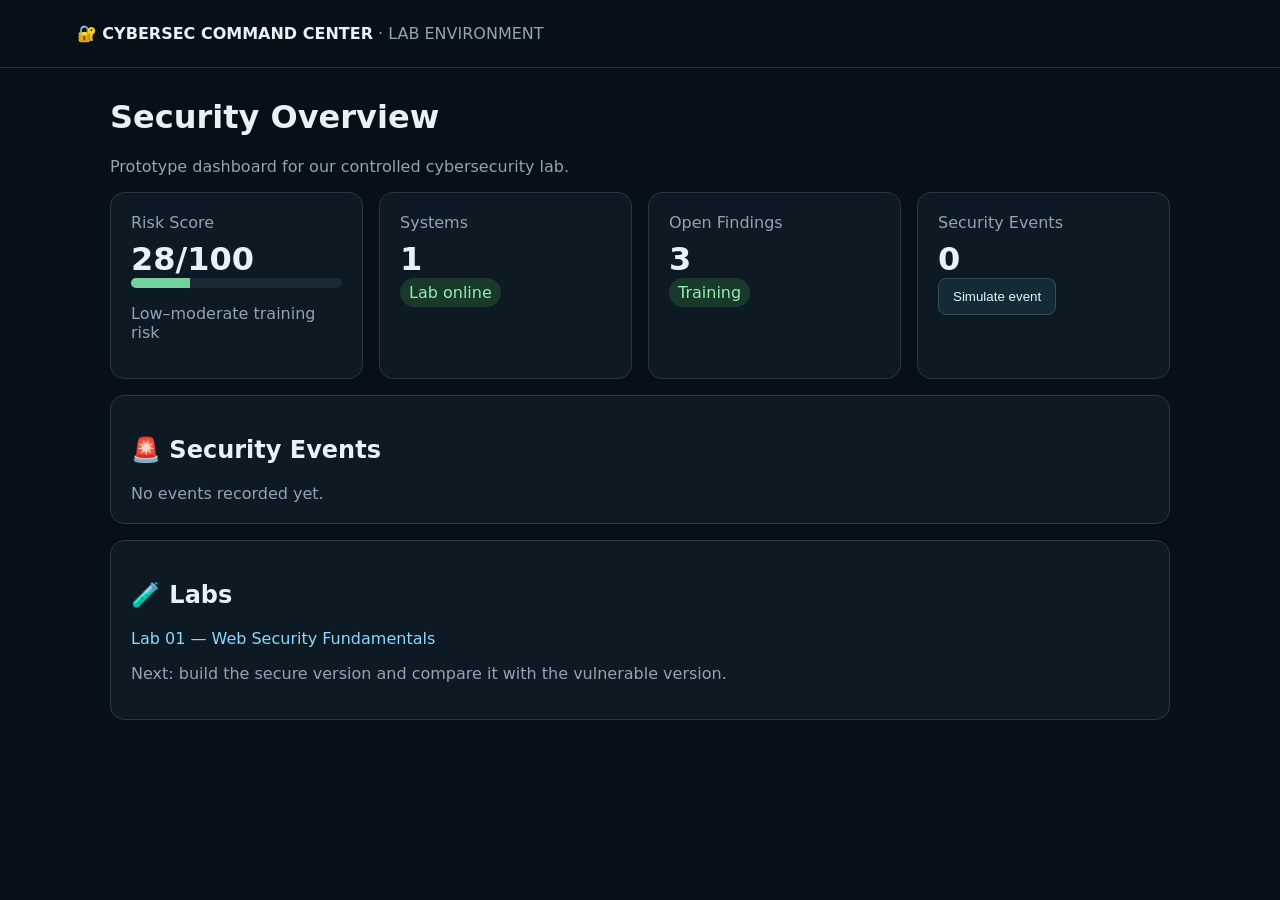
==== cyber-lab/dashboard.html @ 6c9d8b27 "Build cybersecurity dashboard prototype" ====
<!doctype html>
<html lang="en">
<head>
<meta charset="utf-8"><meta name="viewport" content="width=device-width,initial-scale=1">
<title>CyberSec Command Center</title>
<style>
*{box-sizing:border-box}body{margin:0;font-family:system-ui;background:#071018;color:#e8f1f7}header{padding:24px 6%;border-bottom:1px solid #20303a}main{max-width:1100px;margin:30px auto;padding:0 20px}.grid{display:grid;grid-template-columns:repeat(auto-fit,minmax(210px,1fr));gap:16px}.card{background:#0d1a23;border:1px solid #243742;border-radius:14px;padding:20px}.value{font-size:32px;font-weight:700;margin-top:8px}.status{display:inline-block;padding:5px 9px;border-radius:999px;background:#193a2b;color:#8ff0b0}.alert{border-left:4px solid #e5b84b}.muted{color:#91a4af}a{color:#8ed8ff;text-decoration:none}.bar{height:10px;background:#182a33;border-radius:20px;overflow:hidden}.bar span{display:block;width:28%;height:100%;background:#75d0a0}button{background:#142a35;color:#dff6ff;border:1px solid #31505e;border-radius:8px;padding:10px 14px;cursor:pointer}
</style></head>
<body>
<header><strong>🔐 CYBERSEC COMMAND CENTER</strong><span class="muted"> · LAB ENVIRONMENT</span></header>
<main>
<h1>Security Overview</h1><p class="muted">Prototype dashboard for our controlled cybersecurity lab.</p>
<div class="grid">
<div class="card"><div class="muted">Risk Score</div><div class="value">28/100</div><div class="bar"><span></span></div><p class="muted">Low–moderate training risk</p></div>
<div class="card"><div class="muted">Systems</div><div class="value">1</div><span class="status">Lab online</span></div>
<div class="card"><div class="muted">Open Findings</div><div class="value">3</div><span class="status">Training</span></div>
<div class="card"><div class="muted">Security Events</div><div class="value" id="events">0</div><button onclick="addEvent()">Simulate event</button></div>
</div>
<div class="card" style="margin-top:16px"><h2>🚨 Security Events</h2><div id="log" class="muted">No events recorded yet.</div></div>
<div class="card" style="margin-top:16px"><h2>🧪 Labs</h2><p><a href="index.html">Lab 01 — Web Security Fundamentals</a></p><p class="muted">Next: build the secure version and compare it with the vulnerable version.</p></div>
</main>
<script>let count=0;function addEvent(){count++;document.getElementById('events').textContent=count;document.getElementById('log').innerHTML='<strong>SIMULATED_EVENT_'+String(count).padStart(3,'0')+'</strong> — Test security event generated locally.';}</script>
</body></html>
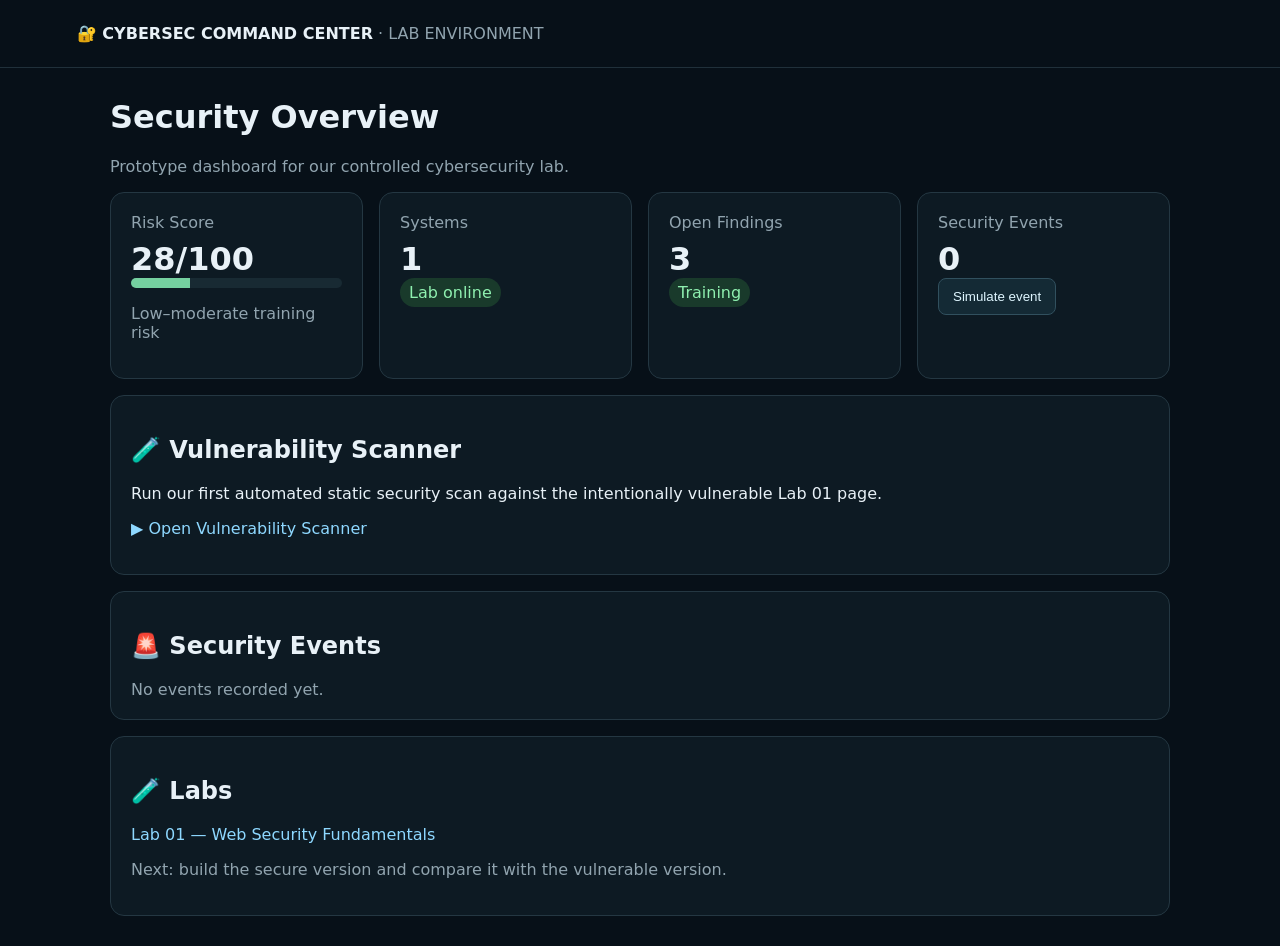
==== commit 71a9c361: "Link command center to vulnerability scanner" ====
--- a/cyber-lab/dashboard.html
+++ b/cyber-lab/dashboard.html
@@ -1,23 +1,2 @@
 <!doctype html>
-<html lang="en">
-<head>
-<meta charset="utf-8"><meta name="viewport" content="width=device-width,initial-scale=1">
-<title>CyberSec Command Center</title>
-<style>
-*{box-sizing:border-box}body{margin:0;font-family:system-ui;background:#071018;color:#e8f1f7}header{padding:24px 6%;border-bottom:1px solid #20303a}main{max-width:1100px;margin:30px auto;padding:0 20px}.grid{display:grid;grid-template-columns:repeat(auto-fit,minmax(210px,1fr));gap:16px}.card{background:#0d1a23;border:1px solid #243742;border-radius:14px;padding:20px}.value{font-size:32px;font-weight:700;margin-top:8px}.status{display:inline-block;padding:5px 9px;border-radius:999px;background:#193a2b;color:#8ff0b0}.alert{border-left:4px solid #e5b84b}.muted{color:#91a4af}a{color:#8ed8ff;text-decoration:none}.bar{height:10px;background:#182a33;border-radius:20px;overflow:hidden}.bar span{display:block;width:28%;height:100%;background:#75d0a0}button{background:#142a35;color:#dff6ff;border:1px solid #31505e;border-radius:8px;padding:10px 14px;cursor:pointer}
-</style></head>
-<body>
-<header><strong>🔐 CYBERSEC COMMAND CENTER</strong><span class="muted"> · LAB ENVIRONMENT</span></header>
-<main>
-<h1>Security Overview</h1><p class="muted">Prototype dashboard for our controlled cybersecurity lab.</p>
-<div class="grid">
-<div class="card"><div class="muted">Risk Score</div><div class="value">28/100</div><div class="bar"><span></span></div><p class="muted">Low–moderate training risk</p></div>
-<div class="card"><div class="muted">Systems</div><div class="value">1</div><span class="status">Lab online</span></div>
-<div class="card"><div class="muted">Open Findings</div><div class="value">3</div><span class="status">Training</span></div>
-<div class="card"><div class="muted">Security Events</div><div class="value" id="events">0</div><button onclick="addEvent()">Simulate event</button></div>
-</div>
-<div class="card" style="margin-top:16px"><h2>🚨 Security Events</h2><div id="log" class="muted">No events recorded yet.</div></div>
-<div class="card" style="margin-top:16px"><h2>🧪 Labs</h2><p><a href="index.html">Lab 01 — Web Security Fundamentals</a></p><p class="muted">Next: build the secure version and compare it with the vulnerable version.</p></div>
-</main>
-<script>let count=0;function addEvent(){count++;document.getElementById('events').textContent=count;document.getElementById('log').innerHTML='<strong>SIMULATED_EVENT_'+String(count).padStart(3,'0')+'</strong> — Test security event generated locally.';}</script>
-</body></html>+<html lang="en"><head><meta charset="utf-8"><meta name="viewport" content="width=device-width,initial-scale=1"><title>CyberSec Command Center</title><style>*{box-sizing:border-box}body{margin:0;font-family:system-ui;background:#071018;color:#e8f1f7}header{padding:24px 6%;border-bottom:1px solid #20303a}main{max-width:1100px;margin:30px auto;padding:0 20px}.grid{display:grid;grid-template-columns:repeat(auto-fit,minmax(210px,1fr));gap:16px}.card{background:#0d1a23;border:1px solid #243742;border-radius:14px;padding:20px}.value{font-size:32px;font-weight:700;margin-top:8px}.status{display:inline-block;padding:5px 9px;border-radius:999px;background:#193a2b;color:#8ff0b0}.muted{color:#91a4af}a{color:#8ed8ff;text-decoration:none}.bar{height:10px;background:#182a33;border-radius:20px;overflow:hidden}.bar span{display:block;width:28%;height:100%;background:#75d0a0}button{background:#142a35;color:#dff6ff;border:1px solid #31505e;border-radius:8px;padding:10px 14px;cursor:pointer}</style></head><body><header><strong>🔐 CYBERSEC COMMAND CENTER</strong><span class="muted"> · LAB ENVIRONMENT</span></header><main><h1>Security Overview</h1><p class="muted">Prototype dashboard for our controlled cybersecurity lab.</p><div class="grid"><div class="card"><div class="muted">Risk Score</div><div class="value">28/100</div><div class="bar"><span></span></div><p class="muted">Low–moderate training risk</p></div><div class="card"><div class="muted">Systems</div><div class="value">1</div><span class="status">Lab online</span></div><div class="card"><div class="muted">Open Findings</div><div class="value">3</div><span class="status">Training</span></div><div class="card"><div class="muted">Security Events</div><div class="value" id="events">0</div><button onclick="addEvent()">Simulate event</button></div></div><div class="card" style="margin-top:16px"><h2>🧪 Vulnerability Scanner</h2><p>Run our first automated static security scan against the intentionally vulnerable Lab 01 page.</p><p><a href="scanner.html">▶ Open Vulnerability Scanner</a></p></div><div class="card" style="margin-top:16px"><h2>🚨 Security Events</h2><div id="log" class="muted">No events recorded yet.</div></div><div class="card" style="margin-top:16px"><h2>🧪 Labs</h2><p><a href="index.html">Lab 01 — Web Security Fundamentals</a></p><p class="muted">Next: build the secure version and compare it with the vulnerable version.</p></div></main><script>let count=0;function addEvent(){count++;document.getElementById('events').textContent=count;document.getElementById('log').innerHTML='<strong>SIMULATED_EVENT_'+String(count).padStart(3,'0')+'</strong> — Test security event generated locally.';}</script></body></html>
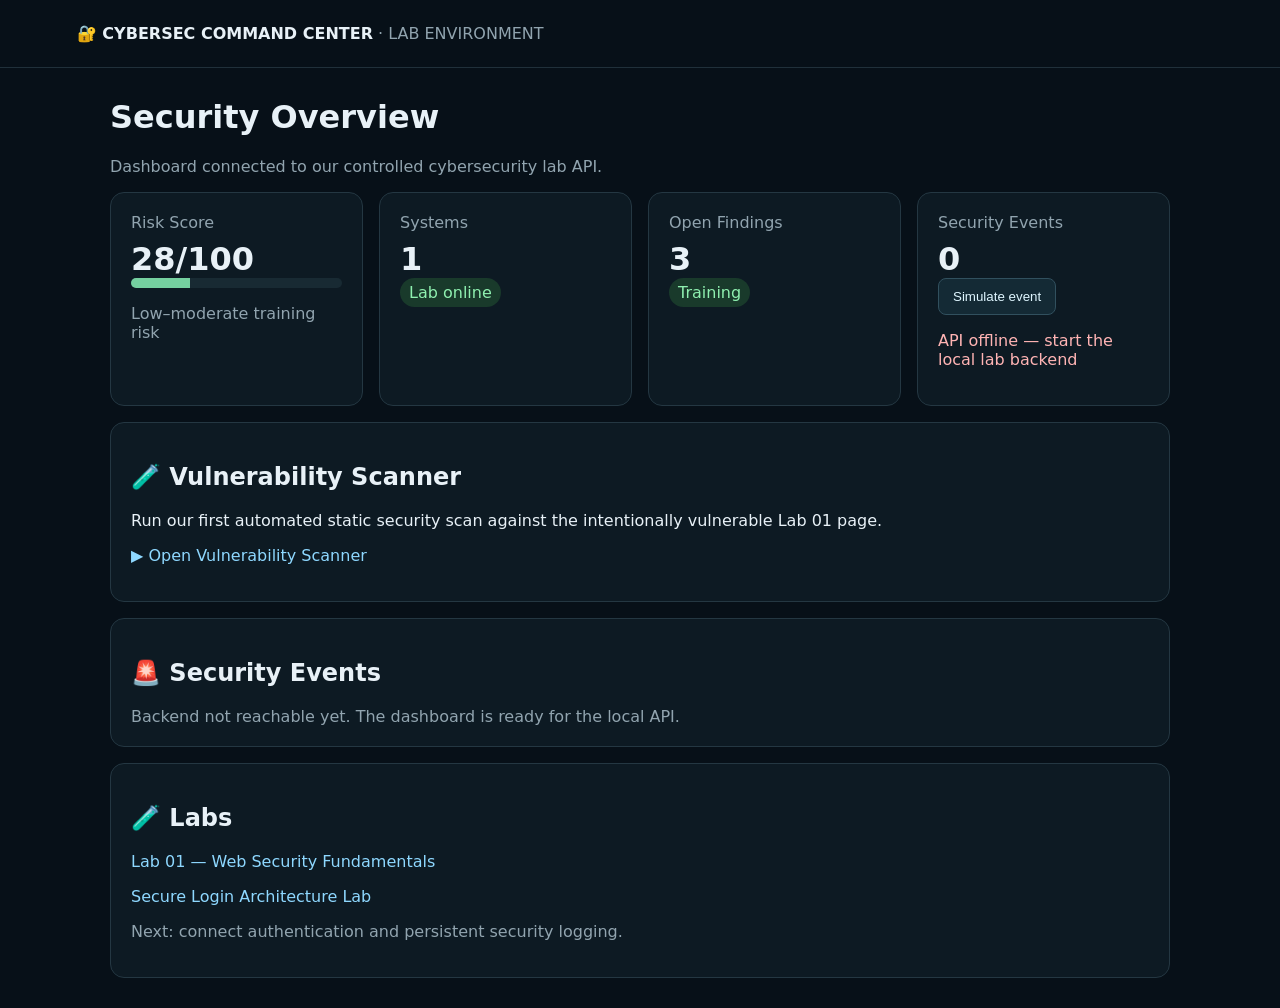
==== commit 5a9e47be: "Connect dashboard to security events API" ====
--- a/cyber-lab/dashboard.html
+++ b/cyber-lab/dashboard.html
@@ -1,2 +1,8 @@
 <!doctype html>
-<html lang="en"><head><meta charset="utf-8"><meta name="viewport" content="width=device-width,initial-scale=1"><title>CyberSec Command Center</title><style>*{box-sizing:border-box}body{margin:0;font-family:system-ui;background:#071018;color:#e8f1f7}header{padding:24px 6%;border-bottom:1px solid #20303a}main{max-width:1100px;margin:30px auto;padding:0 20px}.grid{display:grid;grid-template-columns:repeat(auto-fit,minmax(210px,1fr));gap:16px}.card{background:#0d1a23;border:1px solid #243742;border-radius:14px;padding:20px}.value{font-size:32px;font-weight:700;margin-top:8px}.status{display:inline-block;padding:5px 9px;border-radius:999px;background:#193a2b;color:#8ff0b0}.muted{color:#91a4af}a{color:#8ed8ff;text-decoration:none}.bar{height:10px;background:#182a33;border-radius:20px;overflow:hidden}.bar span{display:block;width:28%;height:100%;background:#75d0a0}button{background:#142a35;color:#dff6ff;border:1px solid #31505e;border-radius:8px;padding:10px 14px;cursor:pointer}</style></head><body><header><strong>🔐 CYBERSEC COMMAND CENTER</strong><span class="muted"> · LAB ENVIRONMENT</span></header><main><h1>Security Overview</h1><p class="muted">Prototype dashboard for our controlled cybersecurity lab.</p><div class="grid"><div class="card"><div class="muted">Risk Score</div><div class="value">28/100</div><div class="bar"><span></span></div><p class="muted">Low–moderate training risk</p></div><div class="card"><div class="muted">Systems</div><div class="value">1</div><span class="status">Lab online</span></div><div class="card"><div class="muted">Open Findings</div><div class="value">3</div><span class="status">Training</span></div><div class="card"><div class="muted">Security Events</div><div class="value" id="events">0</div><button onclick="addEvent()">Simulate event</button></div></div><div class="card" style="margin-top:16px"><h2>🧪 Vulnerability Scanner</h2><p>Run our first automated static security scan against the intentionally vulnerable Lab 01 page.</p><p><a href="scanner.html">▶ Open Vulnerability Scanner</a></p></div><div class="card" style="margin-top:16px"><h2>🚨 Security Events</h2><div id="log" class="muted">No events recorded yet.</div></div><div class="card" style="margin-top:16px"><h2>🧪 Labs</h2><p><a href="index.html">Lab 01 — Web Security Fundamentals</a></p><p class="muted">Next: build the secure version and compare it with the vulnerable version.</p></div></main><script>let count=0;function addEvent(){count++;document.getElementById('events').textContent=count;document.getElementById('log').innerHTML='<strong>SIMULATED_EVENT_'+String(count).padStart(3,'0')+'</strong> — Test security event generated locally.';}</script></body></html>+<html lang="en"><head><meta charset="utf-8"><meta name="viewport" content="width=device-width,initial-scale=1"><title>CyberSec Command Center</title><style>*{box-sizing:border-box}body{margin:0;font-family:system-ui;background:#071018;color:#e8f1f7}header{padding:24px 6%;border-bottom:1px solid #20303a}main{max-width:1100px;margin:30px auto;padding:0 20px}.grid{display:grid;grid-template-columns:repeat(auto-fit,minmax(210px,1fr));gap:16px}.card{background:#0d1a23;border:1px solid #243742;border-radius:14px;padding:20px}.value{font-size:32px;font-weight:700;margin-top:8px}.status{display:inline-block;padding:5px 9px;border-radius:999px;background:#193a2b;color:#8ff0b0}.muted{color:#91a4af}a{color:#8ed8ff;text-decoration:none}.bar{height:10px;background:#182a33;border-radius:20px;overflow:hidden}.bar span{display:block;width:28%;height:100%;background:#75d0a0}button{background:#142a35;color:#dff6ff;border:1px solid #31505e;border-radius:8px;padding:10px 14px;cursor:pointer}.error{color:#ffb4b4}</style></head><body><header><strong>🔐 CYBERSEC COMMAND CENTER</strong><span class="muted"> · LAB ENVIRONMENT</span></header><main><h1>Security Overview</h1><p class="muted">Dashboard connected to our controlled cybersecurity lab API.</p><div class="grid"><div class="card"><div class="muted">Risk Score</div><div class="value">28/100</div><div class="bar"><span></span></div><p class="muted">Low–moderate training risk</p></div><div class="card"><div class="muted">Systems</div><div class="value">1</div><span class="status">Lab online</span></div><div class="card"><div class="muted">Open Findings</div><div class="value">3</div><span class="status">Training</span></div><div class="card"><div class="muted">Security Events</div><div class="value" id="events">0</div><button onclick="addEvent()">Simulate event</button><p id="apiStatus" class="muted">Checking API…</p></div></div><div class="card" style="margin-top:16px"><h2>🧪 Vulnerability Scanner</h2><p>Run our first automated static security scan against the intentionally vulnerable Lab 01 page.</p><p><a href="scanner.html">▶ Open Vulnerability Scanner</a></p></div><div class="card" style="margin-top:16px"><h2>🚨 Security Events</h2><div id="log" class="muted">Loading events…</div></div><div class="card" style="margin-top:16px"><h2>🧪 Labs</h2><p><a href="index.html">Lab 01 — Web Security Fundamentals</a></p><p><a href="secure-login.html">Secure Login Architecture Lab</a></p><p class="muted">Next: connect authentication and persistent security logging.</p></div></main><script>
+const API='http://127.0.0.1:5000/api';
+async function loadEvents(){try{const r=await fetch(API+'/events');if(!r.ok)throw new Error('API error');const data=await r.json();const items=data.events||[];document.getElementById('events').textContent=items.length;document.getElementById('log').innerHTML=items.length?items.slice().reverse().map(e=>`<div><strong>${escapeHtml(e.type)}</strong> · ${escapeHtml(e.severity)} · ${new Date(e.timestamp).toLocaleString()}</div>`).join(''):'No events recorded yet.';document.getElementById('apiStatus').textContent='API connected';}catch(e){document.getElementById('apiStatus').textContent='API offline — start the local lab backend';document.getElementById('apiStatus').className='error';document.getElementById('log').textContent='Backend not reachable yet. The dashboard is ready for the local API.';}}
+async function addEvent(){try{const r=await fetch(API+'/events',{method:'POST',headers:{'Content-Type':'application/json'},body:JSON.stringify({type:'SIMULATED_EVENT',severity:'LOW'})});if(!r.ok)throw new Error('API error');await loadEvents();}catch(e){document.getElementById('log').innerHTML='<span class="error">Could not record event. Is the local API running?</span>';}}
+function escapeHtml(v){return String(v).replace(/[&<>\'"]/g,c=>({'&':'&amp;','<':'&lt;','>':'&gt;',"'":'&#39;','"':'&quot;'}[c]));}
+loadEvents();
+</script></body></html>
